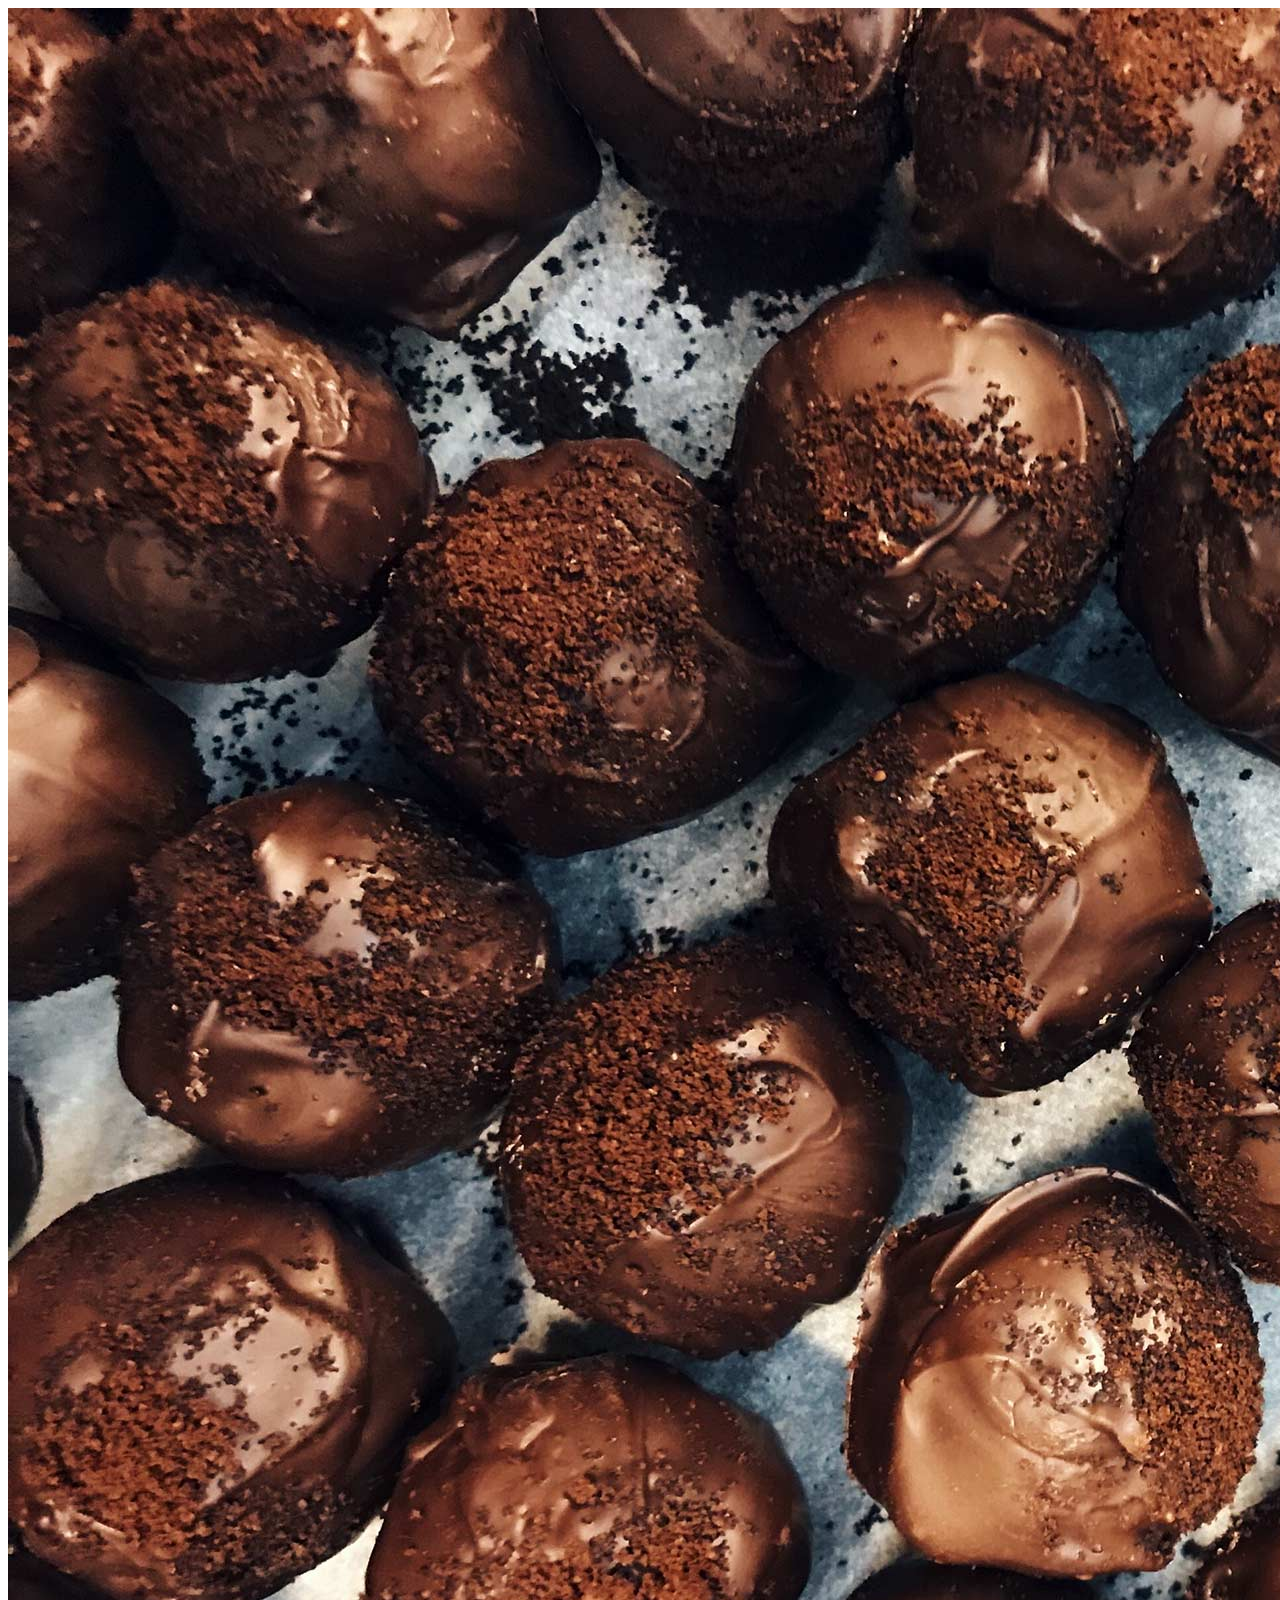
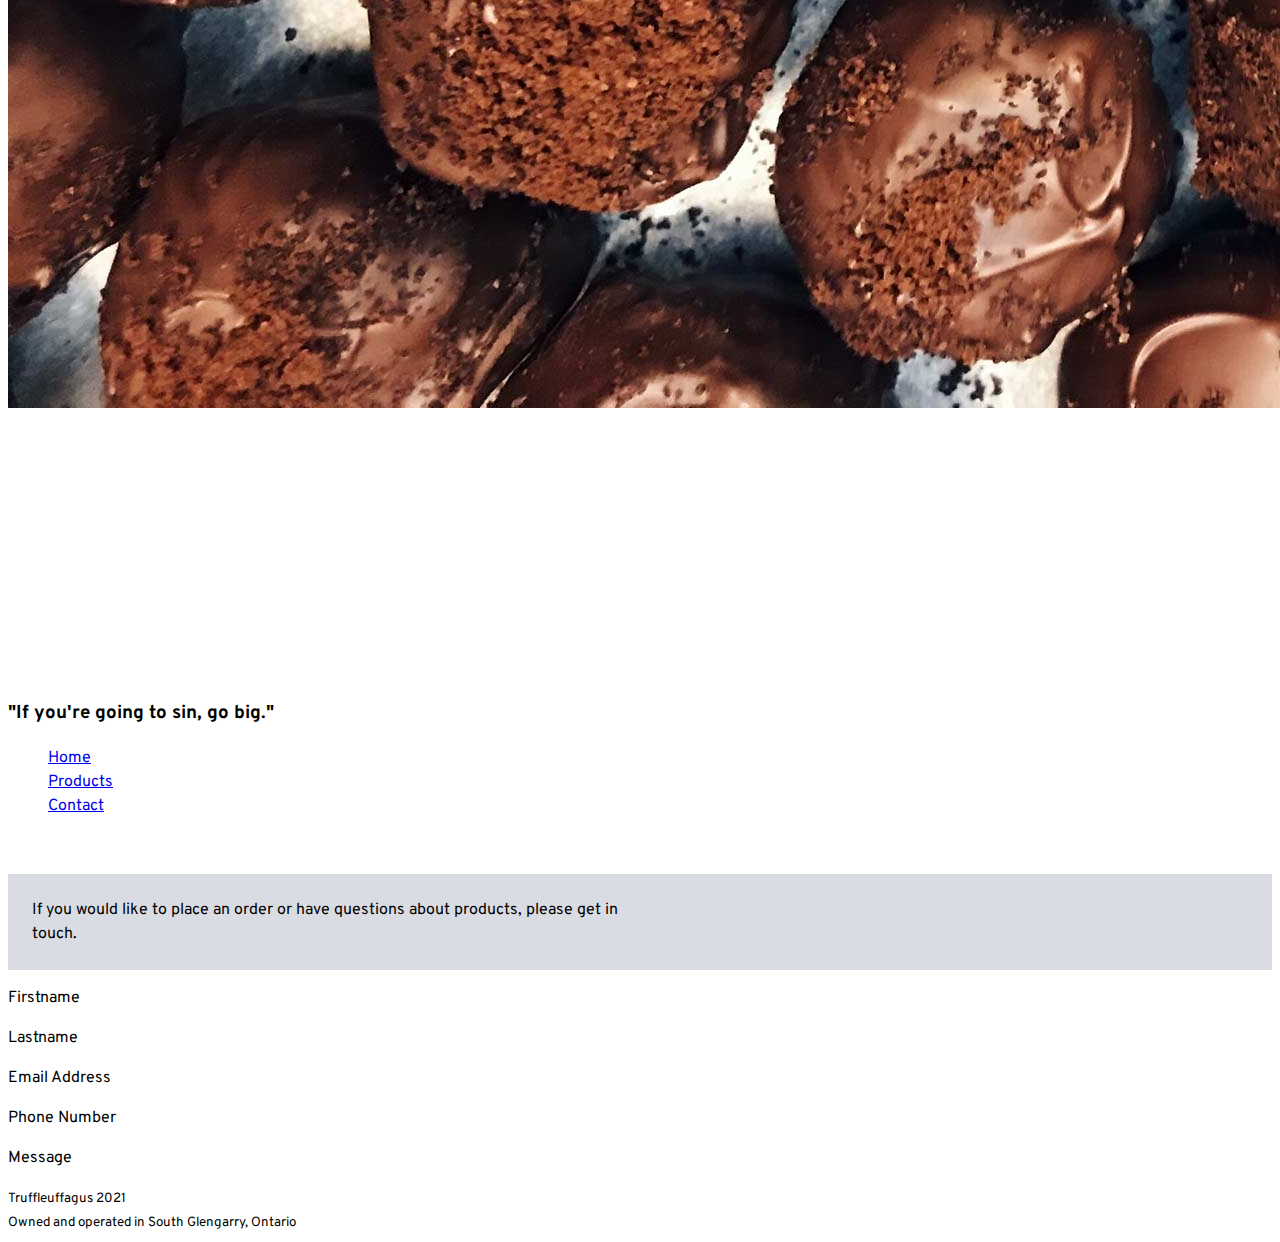
==== contact.html @ 168eca48 "Add style for header and create banner image" ====
<!DOCTYPE html>
<html lang="en-ca">
<head>
  <meta charset="utf-8">
  <meta name="viewport" content="width=device-width,initial-scale=1">
  <link href="css/main.css" rel="stylesheet">
  <title>Contact Us</title>
  <link rel="stylesheet" href="https://fonts.googleapis.com/css2?family=Overpass">
  <style>
    body {
      font-family: 'Overpass', sans-serif;
    }
  </style>
</head>

<body>
  <header>
    <div class="banner">
      <img src="images/banner-truffles.jpg" alt="A close up of delicious chocolate truffles">
    </div>
    <h1>Contact & Ordering</h1>
    <h2><span class="by">Artisan Chocolate Truffles By Arlene</span></h2>
    <h3><span>"If you're going to sin, go big."</span></h3>
    <nav>
      <ul>
        <li><a href="#">Home</a></li>
        <li><a href="#">Products</a></li>
        <li><a href="#">Contact</a></li>
      </ul>
    </nav>
  </header>

  ​<main>
    <p>If you would like to place an order or have questions about products, please get in touch.</p>
  </main>

  <div class="fillable-form">
    <p>Firstname</p>
    <p>Lastname</p>
    <p>Email Address</p>
    <p>Phone Number</p>
    <p>Message</p>
  </div>

  <footer role="contentinfo">
    <small>Truffleuffagus 2021 <br>Owned and operated in South Glengarry, Ontario</br></small>
  </footer>

</body>
</html>
---- css/main.css ----
html {
  box-sizing: border-box;
  font-family: "Overpass", sans-serif;
  line-height: 1.5;

  -webkit-text-size-adjust: 100%;
  text-size-adjust: 100%;
}

*,
*::before,
*::after {
  box-sizing: inherit;
}

header nav li {
  text-decoration: none;
  list-style-type: none;
}

.div {
display: block;
width: 100%;
height: 10em;
background: #DADCE3;
background-image: url(https://unsplash.com/photos/jD2dIC2IZME);
background-size: cover;
background-position: center;
}

a:hover {
  color: #4D2773;
}

h1 {
  font-size: 5rem;
  text-align: center:
}

h1, h2 {
  color: #fff;
}

main p {
  background-color: #DADCE3;
  display: block;
  columns: 2;
  padding: 1.5em;
}
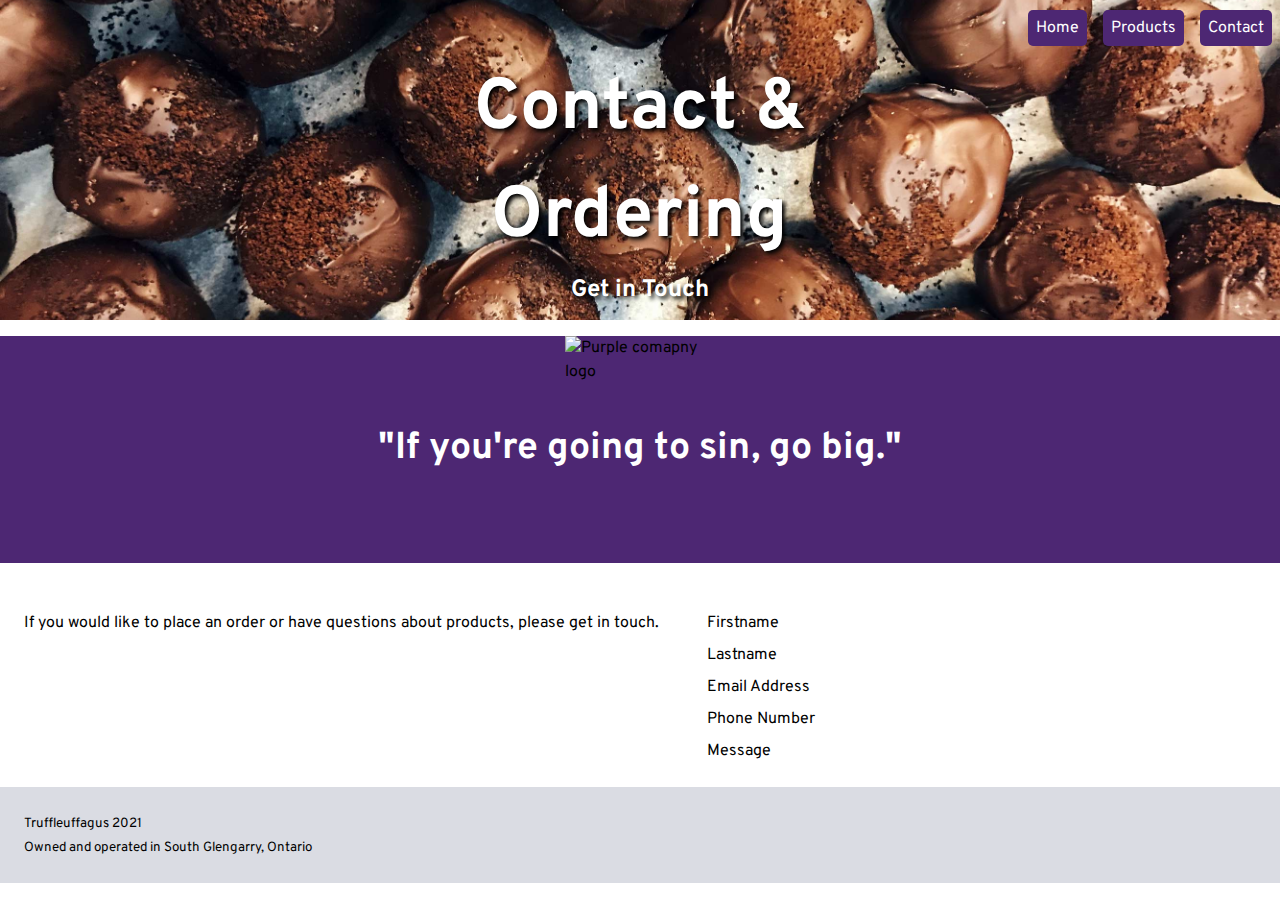
==== commit c86587d1: "Create links to internal pages" ====
--- a/contact.html
+++ b/contact.html
@@ -4,7 +4,8 @@
   <meta charset="utf-8">
   <meta name="viewport" content="width=device-width,initial-scale=1">
   <link href="css/main.css" rel="stylesheet">
-  <title>Contact Us</title>
+  <title>Truffleuffagus</title>
+  <link rel="icon" type="image/x-icon" href="web-final-project/favicon-16x16.png">
   <link rel="stylesheet" href="https://fonts.googleapis.com/css2?family=Overpass">
   <style>
     body {
@@ -14,26 +15,28 @@
 </head>
 
 <body>
-  <header>
-    <div class="banner">
-      <img src="images/banner-truffles.jpg" alt="A close up of delicious chocolate truffles">
-    </div>
-    <h1>Contact & Ordering</h1>
-    <h2><span class="by">Artisan Chocolate Truffles By Arlene</span></h2>
-    <h3><span>"If you're going to sin, go big."</span></h3>
+  <header role="banner">
     <nav>
       <ul>
-        <li><a href="#">Home</a></li>
-        <li><a href="#">Products</a></li>
-        <li><a href="#">Contact</a></li>
+        <li><a href="file:///Users/shaylynmyshrall/Documents/web-design-2/web-final-project/web-design-2-independent-project/index.html" class="button1" aria-label"Go to home page">Home</a></li>
+        <li><a href="file:///Users/shaylynmyshrall/Documents/web-design-2/web-final-project/web-design-2-independent-project/products.html" class="button2" aria-label"View products">Products</a></li>
+        <li><a href="file:///Users/shaylynmyshrall/Documents/web-design-2/web-final-project/web-design-2-independent-project/contact.html" class="button3" aria-label"Go to Contact info">Contact</a></li>
       </ul>
     </nav>
+    <div class="intro">
+    <h1>Contact & Ordering</h1>
+      <!-- <img src="images/banner-truffles.jpg" alt="A close up of delicious chocolate truffles"> -->
+    <h2><span class="by">Get in Touch</span></h2>
+</div>
+    <img class="logo" src="../truffleuffagus-logo.svg" alt="Purple comapny logo">
   </header>
+
+<aside class="spread">
+    <h3><span class="sin">"If you're going to sin, go big."</span></h3>
+</aside>
 
   ​<main>
     <p>If you would like to place an order or have questions about products, please get in touch.</p>
-  </main>
-
   <div class="fillable-form">
     <p>Firstname</p>
     <p>Lastname</p>
@@ -41,7 +44,7 @@
     <p>Phone Number</p>
     <p>Message</p>
   </div>
-
+  </main>
   <footer role="contentinfo">
     <small>Truffleuffagus 2021 <br>Owned and operated in South Glengarry, Ontario</br></small>
   </footer>
--- a/css/main.css
+++ b/css/main.css
@@ -13,37 +13,123 @@
   box-sizing: inherit;
 }
 
-header nav li {
+body {
+  margin: 0;
+  padding: 0;
+  background: #fff;
+}
+
+header {
+  background: #4D2773;
+  background-image: url(../images/banner-truffles.jpg);
+  width: 100vw;
+  height: 20em;
+  display: block;
+  background-size: cover;
+  background-position: center;
+  display: grid;
+  grid-template-columns: 1fr 1fr 1fr;
+  grid-template-rows: repeat(4 1fr);
+  position: relative;
+}
+
+.intro {
+  text-align: center;
+  grid-column: 1 / -1;
+  max-width: 576px;
+  margin: 0 auto 3em;
+}
+
+nav {
+  grid-column: 3;
+}
+
+nav ul {
+  display: flex;
+  flex-direction: row;
+  justify-content: flex-end;
+  list-style-type: none;
+  /* text-shadow: 3px 3px 4px #000; */
+}
+
+nav a {
   text-decoration: none;
-  list-style-type: none;
+  color: #fff;
+  padding: 0 1em;
+  background-color: #4D2773;
+  border-radius: 5px;
+  padding: .5em;
+  margin: .5em;
+}
+
+.spread {
+  background-color: #4D2773;
+  color: #fff;
+  padding: 1.5em;
+  text-align: center;
+  font-size: 1.5rem;
+  margin: .5em 0;
 }
 
 .div {
 display: block;
-width: 100%;
-height: 10em;
 background: #DADCE3;
-background-image: url(https://unsplash.com/photos/jD2dIC2IZME);
 background-size: cover;
 background-position: center;
 }
 
+.logo {
+  position: absolute;
+  bottom: -4em;
+  left: 50%;
+  transform: translateX(-50%);
+  max-width: 150px;
+}
+
 a:hover {
-  color: #4D2773;
+  color: #241D48;
 }
 
 h1 {
-  font-size: 5rem;
-  text-align: center:
+  font-size: 4.5em;
+  color: #fff;
+  text-align: center;
+  margin: 0;
+  text-shadow: 3px 3px 4px #000;
 }
 
-h1, h2 {
+h2 {
   color: #fff;
+  font-size: 1.5em;
+  text-align: center;
+  margin-bottom: 2em;
+  margin-top: 0;
+  text-shadow: 3px 3px 4px #000;
+}
+
+.spread {
+  color: white;
+  font-size: 2em;
+}
+
+.arlene-with-spoons {
+  display: flex;
+  max-width: 370px;
+  max-height: 468px;
+  margin: 0;
+}
+
+main {
+  display: flex;
+  background-color: #fff;
 }
 
 main p {
+  margin: .5em 1.5em;
+}
+
+footer {
   background-color: #DADCE3;
-  display: block;
-  columns: 2;
+  margin: 1em 0;
   padding: 1.5em;
 }
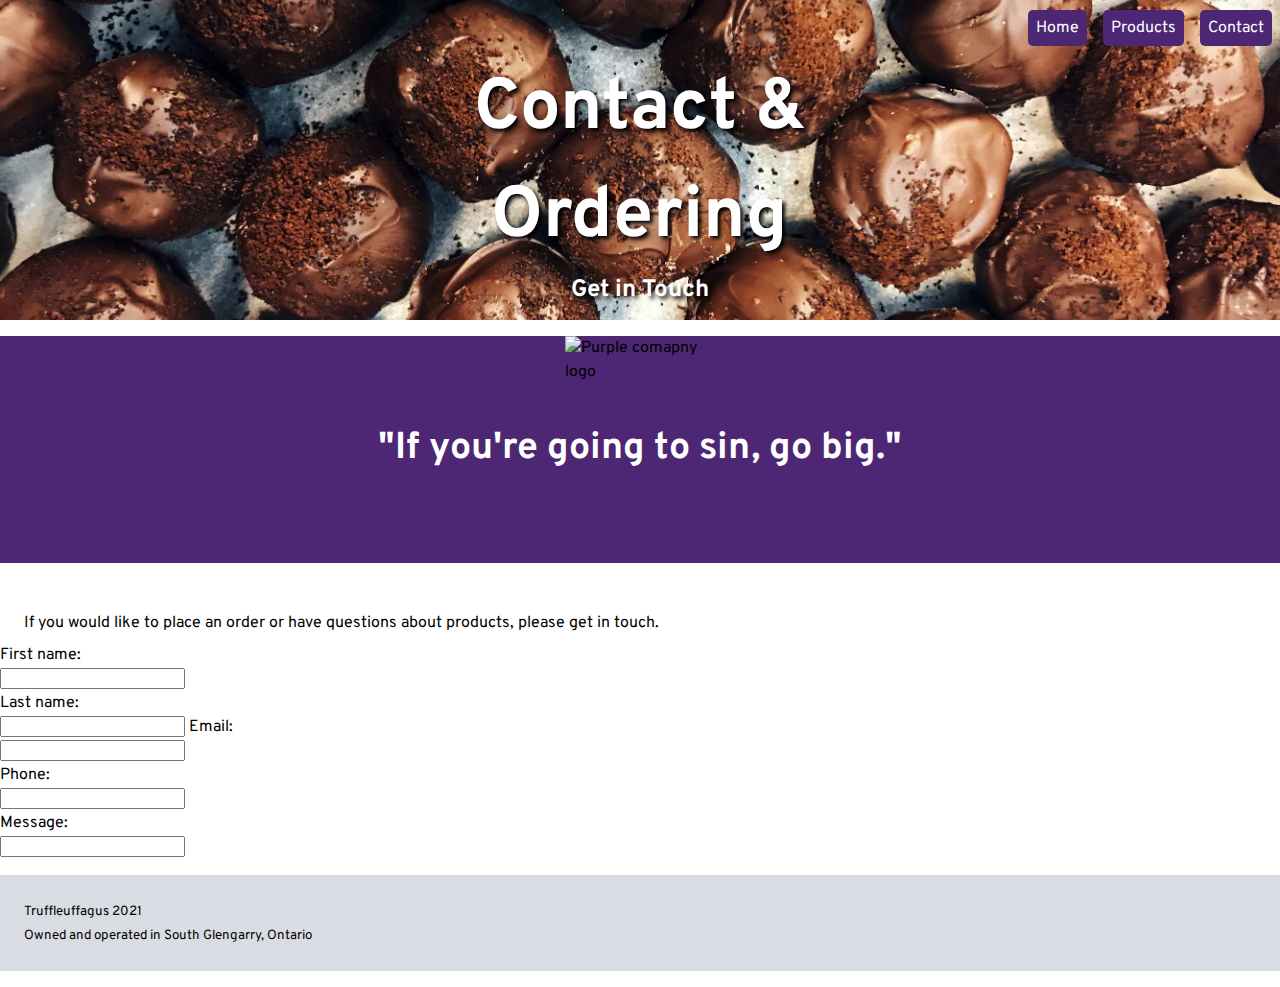
==== commit edf4aca3: "Add fillable form to contact page" ====
--- a/contact.html
+++ b/contact.html
@@ -37,14 +37,19 @@
 
   ​<main>
     <p>If you would like to place an order or have questions about products, please get in touch.</p>
-  <div class="fillable-form">
-    <p>Firstname</p>
-    <p>Lastname</p>
-    <p>Email Address</p>
-    <p>Phone Number</p>
-    <p>Message</p>
-  </div>
   </main>
+  <form>
+    <label for="fname">First name:</label><br>
+    <input type="text" id="fname" name="fname"><br>
+    <label for="lname">Last name:</label><br>
+    <input type="text" id="lname" name="lname">
+    <label for="fname">Email:</label><br>
+    <input type="text" id="email" email="email"><br>
+    <label for="fname">Phone:</label><br>
+    <input type="text" id="phone" phone="phone"><br>
+    <label for="fname">Message:</label><br>
+    <input type="text" id="message" name="message"><br>
+  </form>
   <footer role="contentinfo">
     <small>Truffleuffagus 2021 <br>Owned and operated in South Glengarry, Ontario</br></small>
   </footer>
--- a/css/main.css
+++ b/css/main.css
@@ -31,6 +31,21 @@
   grid-template-columns: 1fr 1fr 1fr;
   grid-template-rows: repeat(4 1fr);
   position: relative;
+}
+
+.button1:hover {
+  background-color: #DADCE3;
+  color: white;
+}
+
+.button2:hover {
+  background-color: #DADCE3;
+  color: white;
+}
+
+.button3:hover {
+  background-color: #DADCE3;
+  color: white;
 }
 
 .intro {
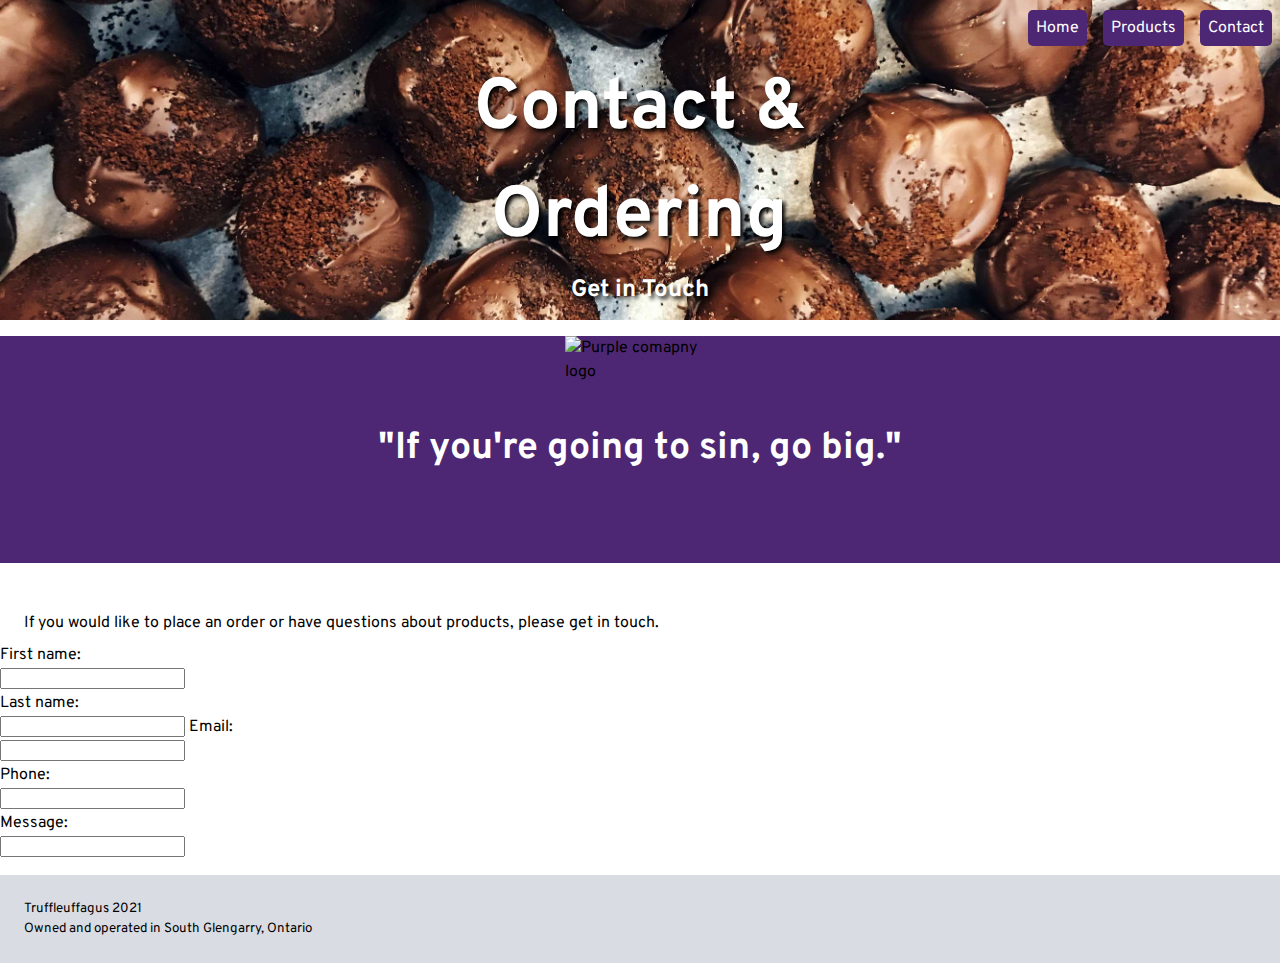
==== commit 266c3073: "Create flexbox items for product page" ====
--- a/contact.html
+++ b/contact.html
@@ -37,7 +37,6 @@
 
   ​<main>
     <p>If you would like to place an order or have questions about products, please get in touch.</p>
-  </main>
   <form>
     <label for="fname">First name:</label><br>
     <input type="text" id="fname" name="fname"><br>
@@ -50,6 +49,8 @@
     <label for="fname">Message:</label><br>
     <input type="text" id="message" name="message"><br>
   </form>
+  </main>
+
   <footer role="contentinfo">
     <small>Truffleuffagus 2021 <br>Owned and operated in South Glengarry, Ontario</br></small>
   </footer>
--- a/css/main.css
+++ b/css/main.css
@@ -134,7 +134,7 @@
   margin: 0;
 }
 
-main {
+.home-main {
   display: flex;
   background-color: #fff;
 }
@@ -143,7 +143,70 @@
   margin: .5em 1.5em;
 }
 
+section {
+  display: flex;
+  justify-content: center;
+  align-items: stretch;
+  flex-wrap: wrap;
+  margin: 2em;
+}
+
+.section-header {
+  text-shadow: none;
+  background-color: #DADCE3;
+  color: #0C090D;
+  text-align: center;
+  /* margin-bottom: 0; */
+  padding: 4em;
+}
+
+.product-cards {
+  display: flex;
+  justify-content: center;
+  align-items: stretch;
+  flex-wrap: wrap;
+  max-width: 150px;
+  max-height: 150px;
+  margin: 2em;
+  padding: 0;
+}
+
+/* .product-menu {
+  display: flex;
+  justify-content: center;
+  align-items: stretch;
+  flex-wrap: wrap;
+  /* display: flex;
+  flex-direction: column;
+  align-content: center; */
+/* display: grid;
+grid-template-columns: 1fr 1fr 1fr 1fr; */
+} */
+
+.product-cards h3 {
+  color: #4D2773;
+  text-align: center;
+  font-weight: bolder;
+  margin-bottom: 0;
+}
+
+.price {
+  color: #8D68A6;
+  text-align: center;
+  font-style: normal;
+  font-weight: bolder;
+  margin-top: 0;
+}
+
+.flavour-profile {
+  color: #0C090D;
+  margin: auto 0;
+  text-align: center;
+}
+
 footer {
+  display: flex;
+  justify-content: flex-start;
   background-color: #DADCE3;
   margin: 1em 0;
   padding: 1.5em;
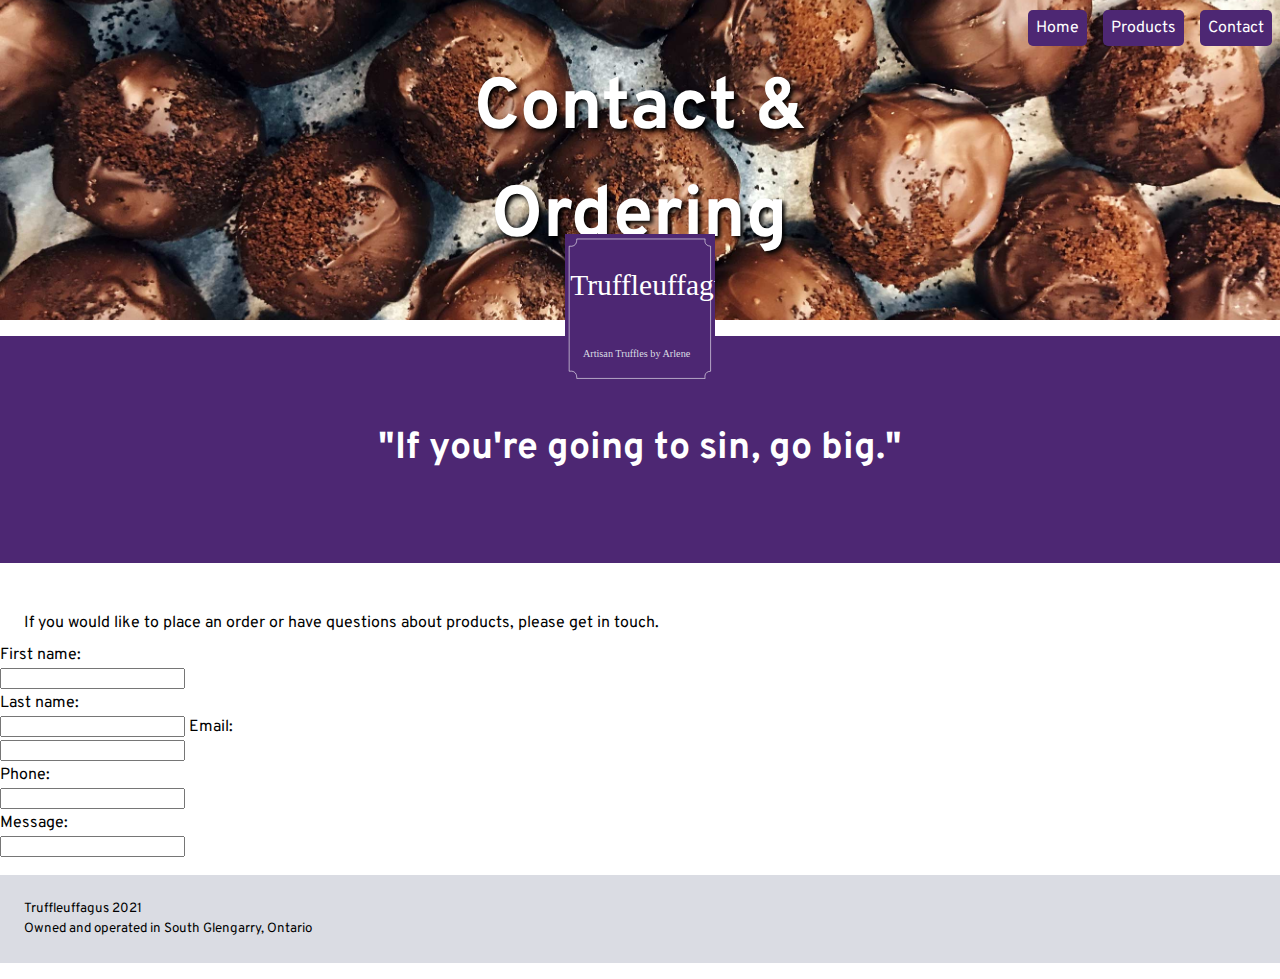
==== commit 93d2acf5: "Update nav links and locate logo in products page" ====
--- a/contact.html
+++ b/contact.html
@@ -18,9 +18,9 @@
   <header role="banner">
     <nav>
       <ul>
-        <li><a href="file:///Users/shaylynmyshrall/Documents/web-design-2/web-final-project/web-design-2-independent-project/index.html" class="button1" aria-label"Go to home page">Home</a></li>
-        <li><a href="file:///Users/shaylynmyshrall/Documents/web-design-2/web-final-project/web-design-2-independent-project/products.html" class="button2" aria-label"View products">Products</a></li>
-        <li><a href="file:///Users/shaylynmyshrall/Documents/web-design-2/web-final-project/web-design-2-independent-project/contact.html" class="button3" aria-label"Go to Contact info">Contact</a></li>
+        <li><a href="index.html" class="button1" aria-label"Go to home page">Home</a></li>
+        <li><a href="products.html" class="button2" aria-label"View products">Products</a></li>
+        <li><a href="contact.html" class="button3" aria-label"Go to Contact info">Contact</a></li>
       </ul>
     </nav>
     <div class="intro">
@@ -28,7 +28,7 @@
       <!-- <img src="images/banner-truffles.jpg" alt="A close up of delicious chocolate truffles"> -->
     <h2><span class="by">Get in Touch</span></h2>
 </div>
-    <img class="logo" src="../truffleuffagus-logo.svg" alt="Purple comapny logo">
+    <img class="logo" src="images/truffleuffagus-logo.svg" alt="Purple comapny logo">
   </header>
 
 <aside class="spread">
